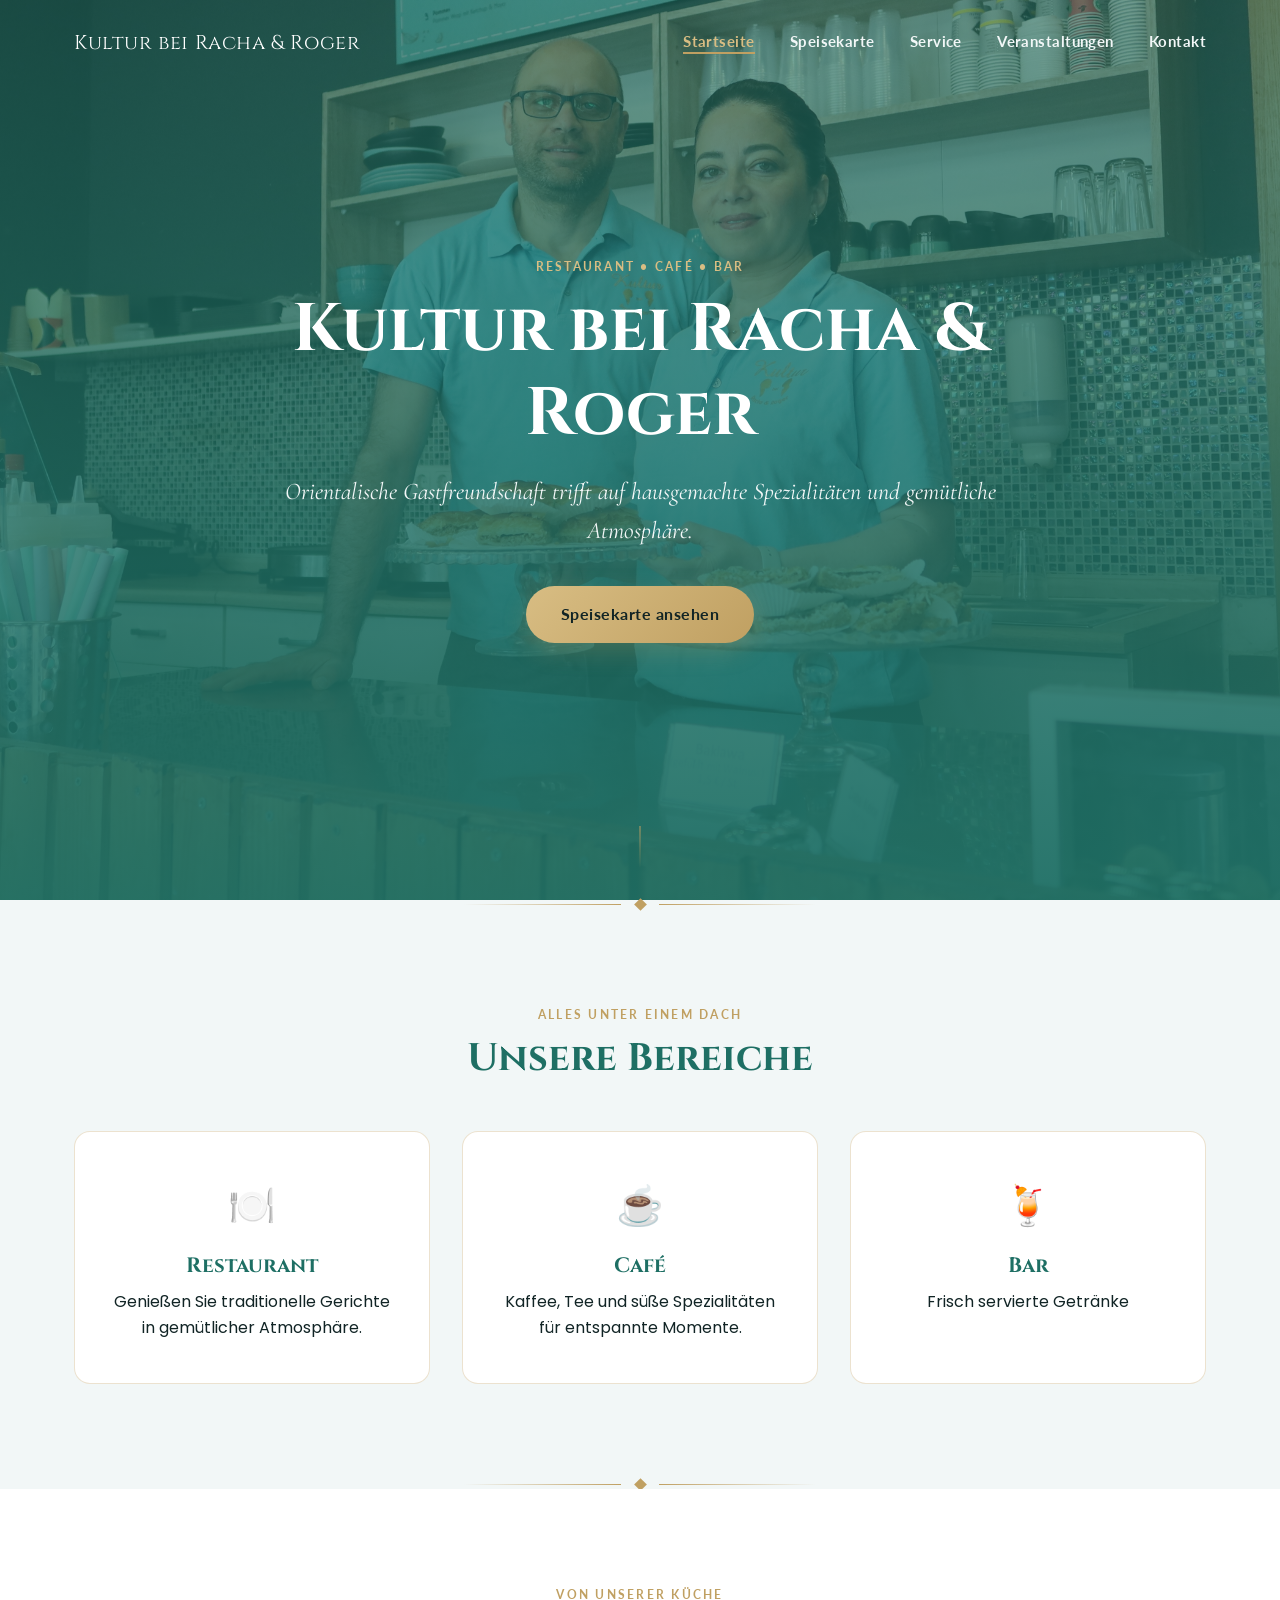
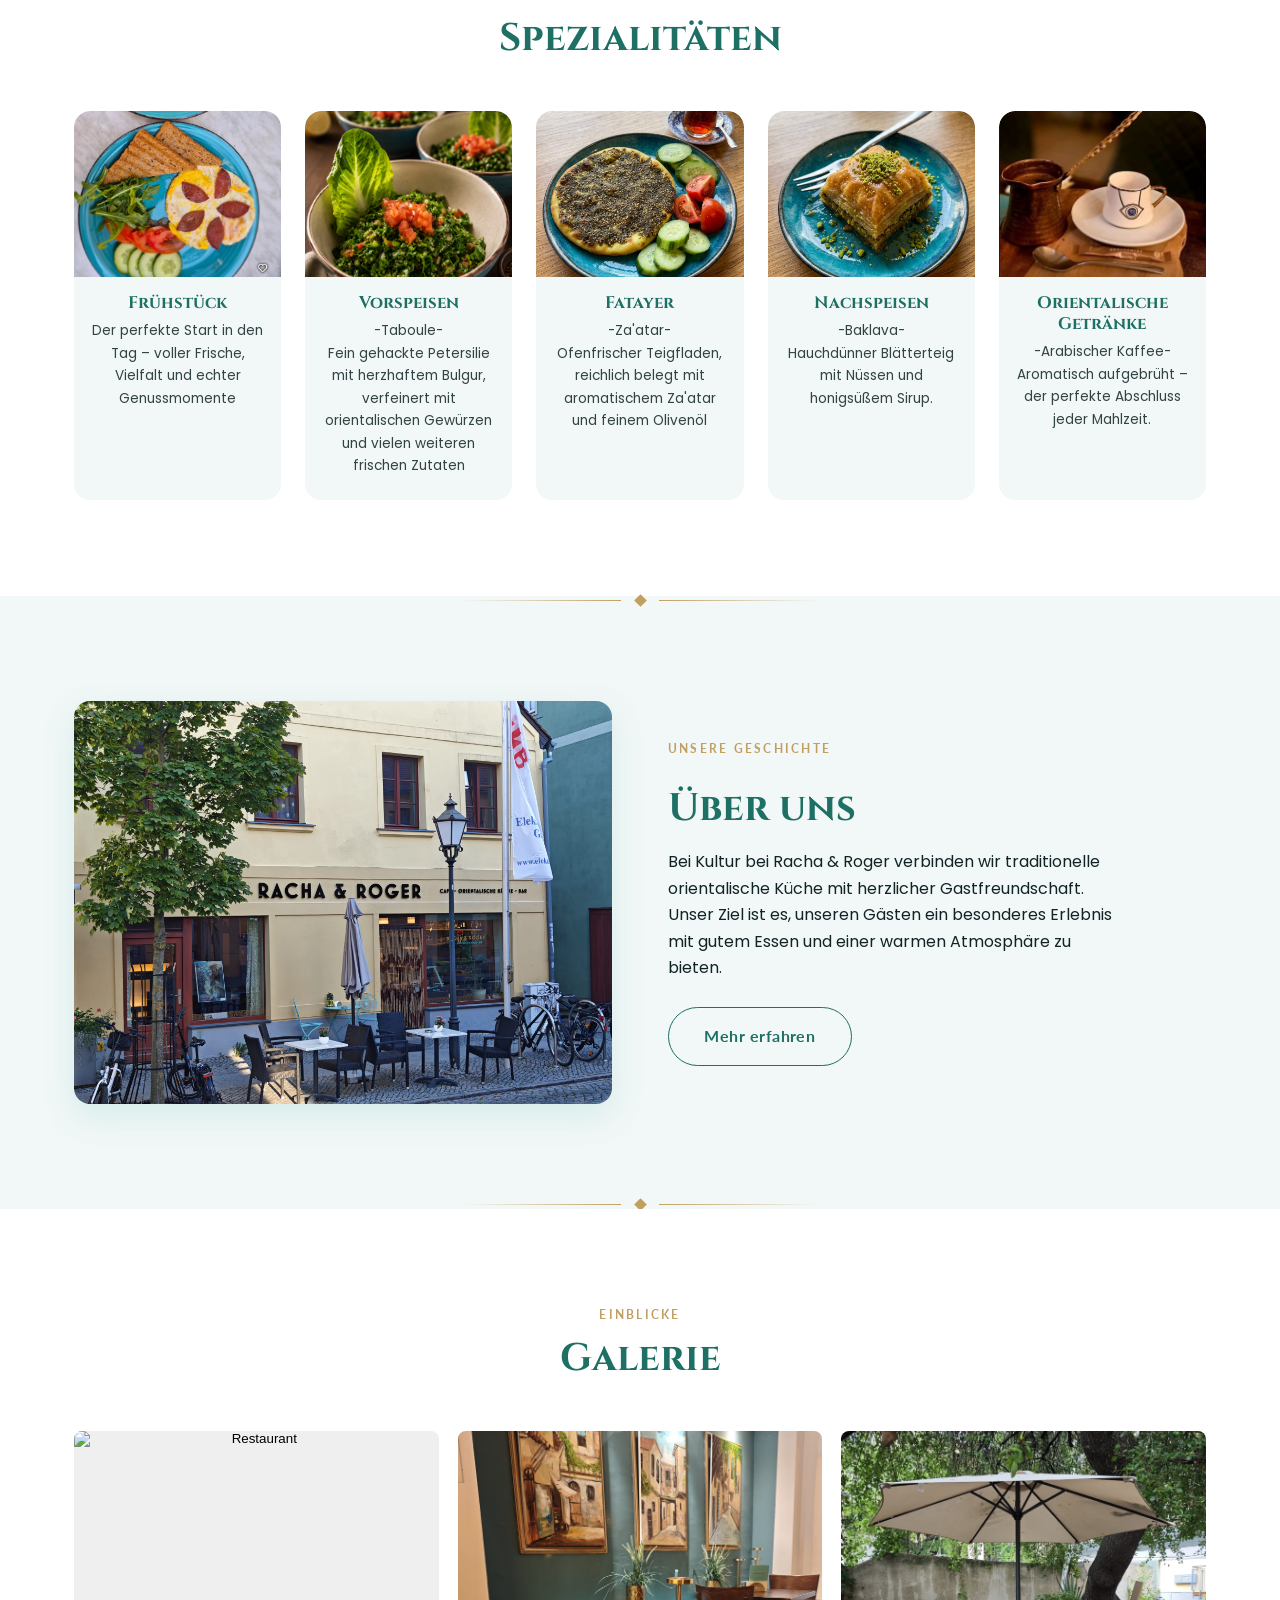
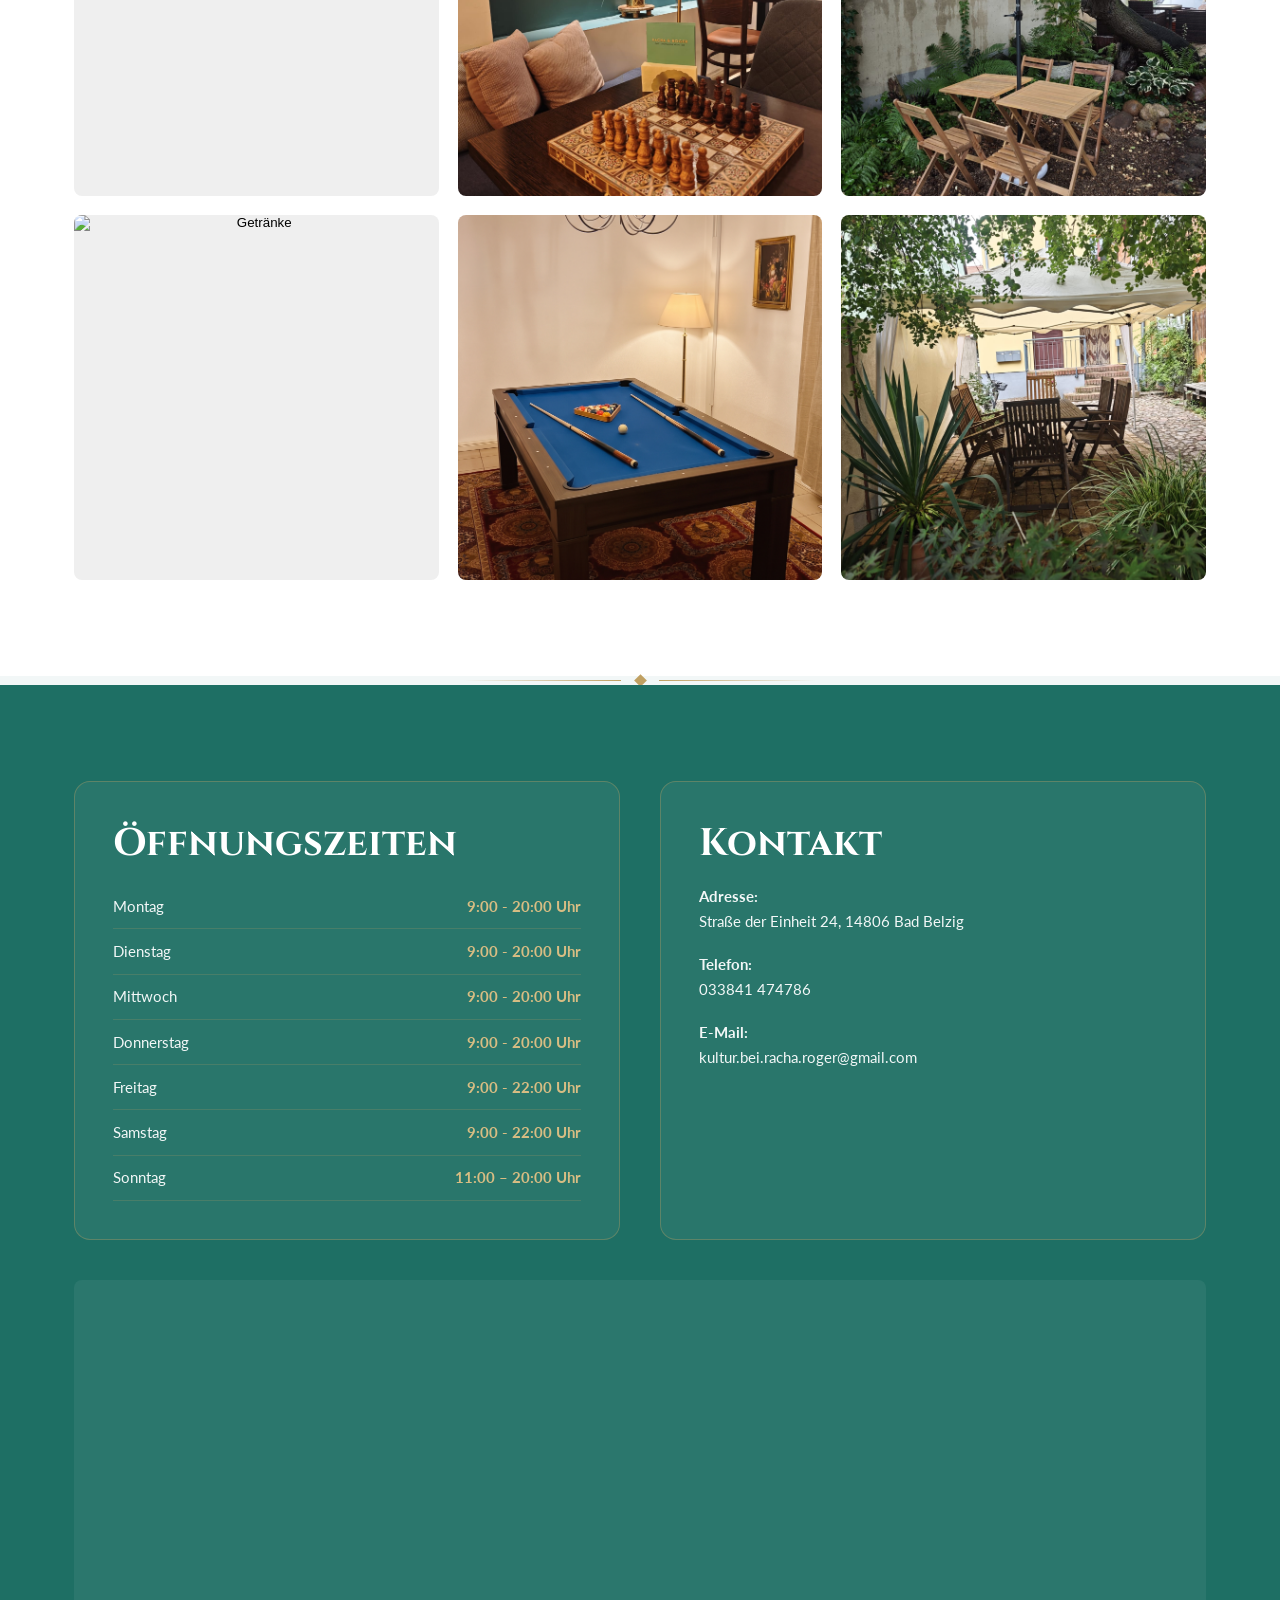
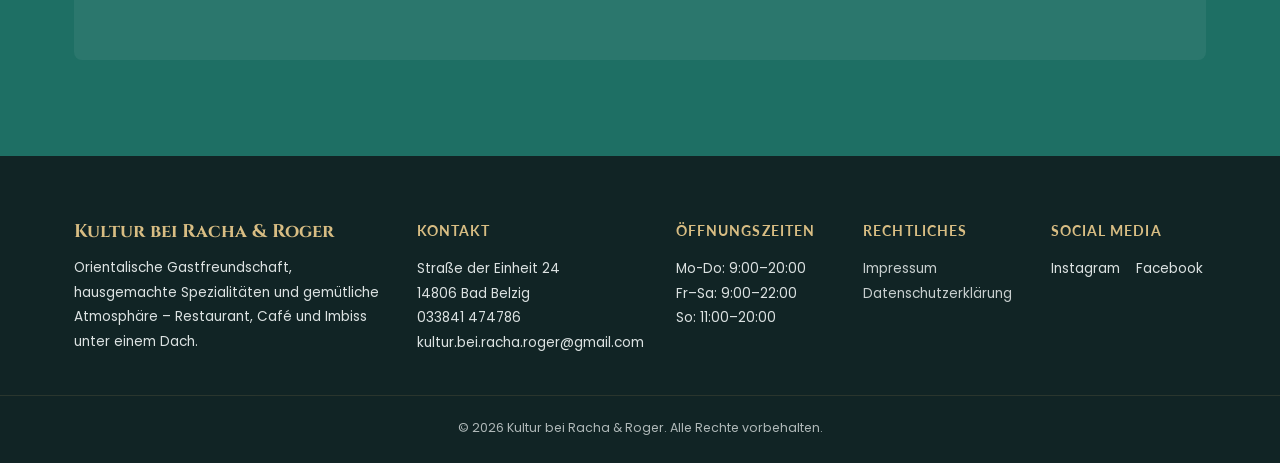
==== index.html @ 17823977 "Add files via upload" ====
<!DOCTYPE html>
<html lang="de">
<head>
  <meta charset="UTF-8">
  <meta name="viewport" content="width=device-width, initial-scale=1.0">

  <!-- ===================================================
       SEO – Titel & Beschreibung
       WICHTIG: Diese Texte erscheinen bei Google in der Suche.
       Passe sie an, sobald du deine echten Infos hast.
  ==================================================== -->
  <title>Kultur bei Racha & Roger | Restaurant · Café · Bar</title>
  <meta name="description" content="Kultur bei Racha & Roger – orientalische Gastfreundschaft, hausgemachte Spezialitäten und gemütliche Atmosphäre. Restaurant, Café und Bar unter einem Dach.">

  <!-- Open Graph (für schöne Vorschau bei WhatsApp/Facebook-Links) -->
  <meta property="og:title" content="Kultur bei Racha & Roger">
  <meta property="og:description" content="Orientalische Gastfreundschaft trifft auf hausgemachte Spezialitäten und gemütliche Atmosphäre.">
  <meta property="og:type" content="website">
  <meta property="og:image" content="images/og-image.jpg">
  <meta property="og:locale" content="de_DE">

  <!-- Favicon -->
  <link rel="icon" href="favicon.ico" type="image/x-icon">

  <!-- Google Fonts: Cinzel & Cormorant Garamond (Überschriften), Poppins & Lato (Text) -->
  <link rel="preconnect" href="https://fonts.googleapis.com">
  <link rel="preconnect" href="https://fonts.gstatic.com" crossorigin>
  <link href="https://fonts.googleapis.com/css2?family=Cinzel:wght@500;600;700&family=Cormorant+Garamond:ital,wght@0,500;0,600;1,500&family=Poppins:wght@300;400;500;600&family=Lato:wght@400;700&display=swap" rel="stylesheet">

  <!-- Eigenes Stylesheet -->
  <link rel="stylesheet" href="css/style.css">
</head>
<body>

  <!-- ===================================================
       NAVIGATION
       Bleibt oben fest ("sticky") und wechselt beim Scrollen
       von transparent zu dunkelgrün (siehe script.js)
  ==================================================== -->
  <header class="site-header" id="siteHeader">
    <div class="nav-inner">
      <a href="index.html" class="logo">
        <span class="logo-main">Kultur bei Racha &amp; Roger</span>
      </a>

      <button class="nav-toggle" id="navToggle" aria-label="Menü öffnen" aria-expanded="false">
        <span></span><span></span><span></span>
      </button>

      <nav class="main-nav" id="mainNav">
        <ul>
          <li><a href="index.html" class="active">Startseite</a></li>
          <li><a href="speisekarte.html">Speisekarte</a></li>
          <li><a href="service.html">Service</a></li>
          <li><a href="veranstaltungen.html">Veranstaltungen</a></li>
          <li><a href="index.html#kontakt">Kontakt</a></li>
        </ul>
      </nav>
    </div>
  </header>

  <main>

    <!-- ===================================================
         1. HERO BEREICH
    ==================================================== -->
    <section class="hero" id="hero">
      <!-- PLATZHALTERBILD: Ersetze im CSS (.hero) den Bildpfad
           durch dein eigenes Foto, z. B. images/hero.jpg -->
      <div class="hero-bg" style="background-image: url('images/racharoger.jpg');"></div>
      <div class="hero-overlay"></div>

      <div class="hero-content" data-animate="fade-up">
        <p class="eyebrow">Restaurant &bull; Café &bull; Bar</p>
        <h1>Kultur bei Racha &amp; Roger</h1>
        <p class="hero-text">Orientalische Gastfreundschaft trifft auf hausgemachte Spezialitäten und gemütliche Atmosphäre.</p>
        <a href="speisekarte.html" class="btn btn-gold">Speisekarte ansehen</a>
      </div>

      <div class="scroll-hint" aria-hidden="true">
        <span></span>
      </div>
    </section>

    <div class="ornament-divider" aria-hidden="true"><span></span><i></i><span></span></div>

    <!-- ===================================================
         2. UNSERE BEREICHE
    ==================================================== -->
    <section class="section areas" id="bereiche">
      <div class="container">
        <p class="eyebrow center">Alles unter einem Dach</p>
        <h2 class="section-title center">Unsere Bereiche</h2>

        <div class="card-grid">
          <article class="area-card" data-animate="fade-up">
            <div class="area-icon">🍽️</div>
            <h3>Restaurant</h3>
            <p>Genießen Sie traditionelle Gerichte in gemütlicher Atmosphäre.</p>
          </article>

          <article class="area-card" data-animate="fade-up" data-delay="1">
            <div class="area-icon">☕</div>
            <h3>Café</h3>
            <p>Kaffee, Tee und süße Spezialitäten für entspannte Momente.</p>
          </article>

          <article class="area-card" data-animate="fade-up" data-delay="2">
            <div class="area-icon">🍹</div>
            <h3>Bar</h3>
            <p>Frisch servierte Getränke </p>
          </article>
        </div>
      </div>
    </section>

    <div class="ornament-divider" aria-hidden="true"><span></span><i></i><span></span></div>

    <!-- ===================================================
         3. SPEZIALITÄTEN
    ==================================================== -->
    <section class="section specialties" id="spezialitaeten">
      <div class="container">
        <p class="eyebrow center">Von unserer Küche</p>
        <h2 class="section-title center">Spezialitäten</h2>

        <div class="specialty-grid">

          <article class="specialty-card" data-animate="fade-up">
            <img src="images/Frühstück.jpeg" alt="Frühstück" loading="lazy">
            <h3>Frühstück</h3>
            <p>Der perfekte Start in den Tag – voller Frische, Vielfalt und echter Genussmomente</p>
          </article>


          <article class="specialty-card" data-animate="fade-up" data-delay="2">
            <img src="images/Taboule.png" alt="Vorspeisen" loading="lazy">
            <h3>Vorspeisen</h3>
            <p>-Taboule- <br> Fein gehackte Petersilie mit herzhaftem Bulgur, verfeinert mit orientalischen Gewürzen und vielen weiteren frischen Zutaten</p>
          </article>


          <article class="specialty-card" data-animate="fade-up" data-delay="1">
            <img src="images/Fatayer.jpg" alt="Fatayer" loading="lazy">
            <h3>Fatayer</h3>
            <p>-Za'atar- <br> Ofenfrischer Teigfladen, reichlich belegt mit aromatischem Za'atar und feinem Olivenöl</p>
          </article>

          <article class="specialty-card" data-animate="fade-up" data-delay="3">
            <img src="images/Baklava.jpg" alt="Baklava" loading="lazy">
            <h3>Nachspeisen</h3>
            <p>-Baklava-<br>Hauchdünner Blätterteig mit Nüssen und honigsüßem Sirup.</p>
          </article>

          <article class="specialty-card" data-animate="fade-up" data-delay="4">
            <img src="images/Kaffee.jpg" alt="Orientalischer Kaffee" loading="lazy">
            <h3>Orientalische Getränke</h3>
            <p>-Arabischer Kaffee-<br>Aromatisch aufgebrüht – der perfekte Abschluss jeder Mahlzeit.</p>
          </article>

        </div>
      </div>
    </section>

    <div class="ornament-divider" aria-hidden="true"><span></span><i></i><span></span></div>

    <!-- ===================================================
         4. ÜBER UNS (Kurzversion – ausführlich auf ueber-uns.html)
    ==================================================== -->
    <section class="section about" id="ueber-uns">
      <div class="container about-grid">
        <div class="about-image" data-animate="fade-right">
          <img src="images/Eingang.jpg" alt="Innenraum von Kultur bei Racha & Roger" loading="lazy">
        </div>
        <div class="about-text" data-animate="fade-left">
          <p class="eyebrow">Unsere Geschichte</p>
          <h2 class="section-title">Über uns</h2>
          <p>Bei Kultur bei Racha &amp; Roger verbinden wir traditionelle orientalische Küche mit herzlicher Gastfreundschaft. Unser Ziel ist es, unseren Gästen ein besonderes Erlebnis mit gutem Essen und einer warmen Atmosphäre zu bieten.</p>
          <a href="ueber-uns.html" class="btn btn-outline">Mehr erfahren</a>
        </div>
      </div>
    </section>

    <div class="ornament-divider" aria-hidden="true"><span></span><i></i><span></span></div>

    <!-- ===================================================
         5. GALERIE (Vorschau – vollständige Galerie auf galerie.html)
    ==================================================== -->
    <section class="section gallery" id="galerie">
      <div class="container">
        <p class="eyebrow center">Einblicke</p>
        <h2 class="section-title center">Galerie</h2>

        <div class="gallery-grid">
          <button class="gallery-item" data-caption="Restaurant">
            <img src="https://placehold.co/600x600/3B2A20/F6EEE0?text=Restaurant" alt="Restaurant" loading="lazy">
          </button>
          <button class="gallery-item" data-caption="Innenbereich">
            <img src="images/Schach.jpeg" loading="lazy">
          </button>
          <button class="gallery-item" data-caption="Hof1">
            <img src="images/Hof1.jpeg" loading="lazy">
          </button>
          <button class="gallery-item" data-caption="Getränke">
            <img src="https://placehold.co/600x600/3B2A20/F6EEE0?text=Getränke" alt="Getränke" loading="lazy">
          </button>
          <button class="gallery-item" data-caption="Billardraum">
            <img src="images/Billard2.jpg" loading="lazy">
          </button>
          <button class="gallery-item" data-caption="Hof2">
            <img src="images/Hof2.jpeg" alt="Atmosphäre" loading="lazy">
          </button>
        </div>
      </div>
    </section>

    <div class="ornament-divider" aria-hidden="true"><span></span><i></i><span></span></div>

    <!-- ===================================================
         6. ÖFFNUNGSZEITEN + 7. KONTAKT (kombiniert)
    ==================================================== -->
  <section class="section contact-hours" id="kontakt">
  <div class="container">

    <div class="contact-grid">
      <div class="hours-card" data-animate="fade-up">
        <h2 class="section-title">Öffnungszeiten</h2>
        <table class="hours-table">
          <tbody>
            <tr><td>Montag</td><td>9:00 - 20:00 Uhr</td></tr>
            <tr><td>Dienstag</td><td>9:00 - 20:00 Uhr</td></tr>
            <tr><td>Mittwoch</td><td>9:00 - 20:00 Uhr</td></tr>
            <tr><td>Donnerstag</td><td>9:00 - 20:00 Uhr</td></tr>
            <tr><td>Freitag</td><td>9:00 - 22:00 Uhr</td></tr>
            <tr><td>Samstag</td><td>9:00 - 22:00 Uhr</td></tr>
            <tr><td>Sonntag</td><td>11:00 – 20:00 Uhr</td></tr>
          </tbody>
        </table>
             </div>

      <div class="contact-card" data-animate="fade-up" data-delay="1">
        <h2 class="section-title">Kontakt</h2>
        <ul class="contact-list">
          <li><strong>Adresse:</strong><br>Straße der Einheit 24, 14806 Bad Belzig</li>
          <li><strong>Telefon:</strong><br><a href="tel:+4933841474786">033841 474786</a></li>
          <li><strong>E-Mail:</strong><br><a href="mailto:kultur.bei.rache.roger@gmail.com">kultur.bei.racha.roger@gmail.com</a></li>
        </ul>
      </div>
    </div>

    <!-- Karte jetzt außerhalb des Grids, volle Breite -->
    <div class="map-placeholder" data-animate="fade-up" data-delay="2" style="padding: 0; border: none; overflow: hidden; margin-top: 2.5rem;">
      <iframe
        src="https://www.google.com/maps/embed?pb=!1m18!1m12!1m3!1d2448.6270964447676!2d12.585673976694627!3d52.14110447196435!2m3!1f0!2f0!3f0!3m2!1i1024!2i768!4f13.1!3m3!1m2!1s0x47a899134e99ed77%3A0xe3d960c48f641f89!2sKultur%20bei%20Racha%20%26%20Roger!5e0!3m2!1sde!2sde!4v1787064706594!5m2!1sde!2sde"
        width="100%"
        height="380"
        style="border:0; border-radius: var(--radius-sm); display: block;"
        allowfullscreen=""
        loading="lazy"
        referrerpolicy="strict-origin-when-cross-origin">
      </iframe>
    </div>

  </div>
</section>

  </main>

  <!-- ===================================================
       FOOTER
  ==================================================== -->
  <footer class="site-footer">
    <div class="container footer-grid">
      <div class="footer-col">
        <h3 class="footer-logo">Kultur bei Racha &amp; Roger</h3>
        <p>Orientalische Gastfreundschaft, hausgemachte Spezialitäten und gemütliche Atmosphäre – Restaurant, Café und Imbiss unter einem Dach.</p>
      </div>

      <div class="footer-col">
        <h4>Kontakt</h4>
        <p>Straße der Einheit 24<br>14806 Bad Belzig<br>033841 474786<br>kultur.bei.racha.roger@gmail.com</p>
      </div>

      <div class="footer-col">
        <h4>Öffnungszeiten</h4>
        <p>Mo-Do: 9:00–20:00<br>Fr–Sa: 9:00–22:00<br>So: 11:00–20:00</p>
      </div>

      <div class="footer-col">
        <h4>Rechtliches</h4>
        <p>	<a href="impressum.html">Impressum</a><br>
		<a href="datenschutz.html">Datenschutzerklärung</a></p>
      </div>

      <div class="footer-col">
        <h4>Social Media</h4>
        <div class="social-links">
  	<a href="https://www.instagram.com/kultur_bei_racha_roger" target="_blank" rel="noopener noreferrer" aria-label="Instagram">Instagram</a>
  	<a href="https://www.facebook.com/EURE_FACEBOOK_SEITE" target="_blank" rel="noopener noreferrer" aria-label="Facebook">Facebook</a>
	</div>
      </div>
    </div>

    <div class="footer-bottom">
      <p>&copy; <span id="year"></span> Kultur bei Racha &amp; Roger. Alle Rechte vorbehalten.</p>
    </div>
  </footer>

  <!-- ===================================================
       LIGHTBOX (für Galerie-Bilder)
  ==================================================== -->
  <div class="lightbox" id="lightbox">
    <button class="lightbox-close" id="lightboxClose" aria-label="Schließen">&times;</button>
    <img src="" alt="" id="lightboxImg">
    <p class="lightbox-caption" id="lightboxCaption"></p>
  </div>

  <script src="js/script.js"></script>
</body>
</html>
---- css/style.css ----
/* ===========================================================
   KULTUR BEI RACHA & ROGER — STYLESHEET
   =========================================================== */

/* ---------- 1. GRUNDEINSTELLUNGEN & VARIABLEN ---------- */
:root {
  --color-green: #1E6F64;
  --color-green-light: #78D0C4;
  --color-green-dark: #1E6F64;   /* dunklere Version für Flächen mit weißem Text */
  --color-gold: #C0A062;
  --color-gold-light: #D8BD83;
  --color-cream: #F2F7F7;
  --color-brown: #112425;
  --color-white: #FFFFFF;

  --font-display: 'Cinzel', serif;
  --font-elegant: 'Cormorant Garamond', serif;
  --font-body: 'Poppins', sans-serif;
  --font-ui: 'Lato', sans-serif;

  --radius: 16px;
  --radius-sm: 8px;
  --shadow-soft: 0 12px 32px rgba(82, 192, 178, 0.18);
  --shadow-gold: 0 8px 24px rgba(192, 160, 98, 0.25);
  --max-width: 1180px;
  --transition: 0.35s ease;
}

* { margin: 0; padding: 0; box-sizing: border-box; }
html { scroll-behavior: smooth; }
body {
  font-family: var(--font-body);
  color: var(--color-brown);
  background: var(--color-cream);
  line-height: 1.65;
  -webkit-font-smoothing: antialiased;
}
img { max-width: 100%; display: block; }
a { text-decoration: none; color: inherit; }
ul { list-style: none; }
h1, h2, h3 { font-family: var(--font-display); color: var(--color-green); line-height: 1.25; }

@media (prefers-reduced-motion: reduce) {
  * { animation: none !important; transition: none !important; }
}

.container { max-width: var(--max-width); margin: 0 auto; padding: 0 1.5rem; }
.center { text-align: center; }
.section { padding: 6rem 0; position: relative; }
.section-title { font-size: clamp(1.8rem, 3vw, 2.6rem); margin-bottom: 1rem; }
.eyebrow {
  font-family: var(--font-ui);
  text-transform: uppercase;
  letter-spacing: 0.18em;
  font-size: 0.78rem;
  color: var(--color-gold);
  font-weight: 700;
  margin-bottom: 0.6rem;
}
.eyebrow.center { display: block; text-align: center; }

.btn {
  display: inline-block;
  font-family: var(--font-ui);
  font-weight: 700;
  letter-spacing: 0.03em;
  padding: 0.95rem 2.2rem;
  border-radius: 999px;
  transition: transform var(--transition), box-shadow var(--transition), background var(--transition);
}
.btn-gold {
  background: linear-gradient(135deg, var(--color-gold-light), var(--color-gold));
  color: var(--color-brown);
  box-shadow: var(--shadow-gold);
}
.btn-gold:hover { transform: translateY(-3px); box-shadow: 0 14px 30px rgba(192, 160, 98, 0.4); }
.btn-outline { border: 1.5px solid var(--color-green); color: var(--color-green); }
.btn-outline:hover { background: var(--color-green); color: var(--color-white); }

.site-header {
  position: fixed; top: 0; left: 0; right: 0; z-index: 100;
  background: transparent;
  transition: background var(--transition), box-shadow var(--transition), padding var(--transition);
  padding: 1.6rem 0;
}
.site-header.scrolled {
  background: rgba(30, 111, 100, 0.95);
  backdrop-filter: blur(10px);
  box-shadow: 0 6px 20px rgba(0, 0, 0, 0.15);
  padding: 0.8rem 0;
}

/* Header ist auf Seiten ohne Hero (Impressum, Datenschutz etc.) immer eingefärbt */
.no-hero .site-header {
  background: rgba(30, 111, 100, 0.95);
  backdrop-filter: blur(10px);
  box-shadow: 0 6px 20px rgba(0, 0, 0, 0.15);
  padding: 0.8rem 0;
}

.nav-inner {
  max-width: var(--max-width); margin: 0 auto; padding: 0 1.5rem;
  display: flex; align-items: center; justify-content: space-between;
}
.logo-main { font-family: var(--font-display); font-size: 1.25rem; color: var(--color-white); letter-spacing: 0.03em; }
.main-nav ul { display: flex; gap: 2.2rem; }
.main-nav a {
  font-family: var(--font-ui); font-size: 0.92rem; font-weight: 700;
  letter-spacing: 0.03em; color: var(--color-cream); position: relative; padding-bottom: 4px;
}
.main-nav a.active, .main-nav a:hover { color: var(--color-gold-light); }
.main-nav a::after {
  content: ""; position: absolute; left: 0; bottom: 0; width: 0; height: 2px;
  background: var(--color-gold); transition: width var(--transition);
}
.main-nav a:hover::after, .main-nav a.active::after { width: 100%; }
.nav-toggle { display: none; flex-direction: column; gap: 5px; background: none; border: none; cursor: pointer; z-index: 110; }
.nav-toggle span { width: 26px; height: 2px; background: var(--color-cream); transition: transform var(--transition), opacity var(--transition); }

.hero { position: relative; height: 100vh; min-height: 640px; display: flex; align-items: center; justify-content: center; overflow: hidden; }
.hero-bg { position: absolute; inset: 0; background-size: cover; background-position: center; transform: scale(1.08); animation: heroZoom 18s ease-in-out infinite alternate; }
@keyframes heroZoom { from { transform: scale(1.08); } to { transform: scale(1.0); } }
.hero-overlay { position: absolute; inset: 0; background: linear-gradient(180deg, rgba(30, 111, 100, 0.6) 0%, rgba(30, 111, 100, 0.8) 55%, rgba(30, 111, 100, 0.95) 100%); }
.hero-content { position: relative; z-index: 2; text-align: center; color: var(--color-white); padding: 0 1.5rem; max-width: 780px; }
.hero-content .eyebrow { color: var(--color-gold-light); }
.hero-content h1 { font-size: clamp(2.4rem, 6vw, 4.2rem); color: var(--color-white); margin-bottom: 1rem; }
.hero-text { font-family: var(--font-elegant); font-style: italic; font-size: clamp(1.1rem, 2vw, 1.5rem); color: var(--color-cream); margin-bottom: 2.2rem; }
.scroll-hint { position: absolute; bottom: 2rem; left: 50%; transform: translateX(-50%); z-index: 2; }
.scroll-hint span { display: block; width: 1px; height: 42px; background: linear-gradient(var(--color-gold), transparent); animation: scrollPulse 2s ease-in-out infinite; }
@keyframes scrollPulse { 0%, 100% { opacity: 0.3; } 50% { opacity: 1; } }

.ornament-divider { display: flex; align-items: center; justify-content: center; gap: 0.9rem; padding: 0 1.5rem; max-width: 400px; margin: 0 auto; }
.ornament-divider span { flex: 1; height: 1px; background: linear-gradient(90deg, transparent, var(--color-gold)); }
.ornament-divider span:last-child { background: linear-gradient(90deg, var(--color-gold), transparent); }
.ornament-divider i { width: 9px; height: 9px; background: var(--color-gold); transform: rotate(45deg); display: inline-block; }

.card-grid { display: grid; grid-template-columns: repeat(3, 1fr); gap: 2rem; margin-top: 3rem; }
.area-card { background: var(--color-white); border: 1px solid rgba(192, 160, 98, 0.3); border-radius: var(--radius); padding: 2.6rem 2rem; text-align: center; transition: transform var(--transition), box-shadow var(--transition), border-color var(--transition); }
.area-card:hover { transform: translateY(-8px); box-shadow: var(--shadow-soft); border-color: var(--color-gold); }
.area-icon { font-size: 2.4rem; margin-bottom: 1rem; }
.area-card h3 { font-size: 1.3rem; margin-bottom: 0.6rem; }

.specialties { background: var(--color-white); }
.specialty-grid { display: grid; grid-template-columns: repeat(5, 1fr); gap: 1.5rem; margin-top: 3rem; }
.specialty-card { background: var(--color-cream); border-radius: var(--radius); overflow: hidden; text-align: center; padding-bottom: 1.4rem; transition: transform var(--transition), box-shadow var(--transition); }
.specialty-card:hover { transform: translateY(-6px); box-shadow: var(--shadow-soft); }
.specialty-card img { border-radius: var(--radius) var(--radius) 0 0; aspect-ratio: 5/4; object-fit: cover; }
.specialty-card h3 { font-size: 1.05rem; margin: 1rem 0.8rem 0.4rem; }
.specialty-card p { font-size: 0.85rem; padding: 0 1rem; color: var(--color-brown); opacity: 0.85; }

.about-grid { display: grid; grid-template-columns: 1fr 1fr; gap: 3.5rem; align-items: center; }
.about-image img { border-radius: var(--radius); box-shadow: var(--shadow-soft); }
.about-text p { margin-bottom: 1.6rem; max-width: 46ch; }

.gallery { background: var(--color-white); }
.gallery-grid { display: grid; grid-template-columns: repeat(3, 1fr); gap: 1.2rem; margin-top: 3rem; }
.gallery-item { border: none; padding: 0; border-radius: var(--radius-sm); overflow: hidden; cursor: pointer; position: relative; aspect-ratio: 1/1; }
.gallery-item img { width: 100%; height: 100%; object-fit: cover; transition: transform var(--transition); }
.gallery-item:hover img { transform: scale(1.08); }

.lightbox { position: fixed; inset: 0; background: rgba(17, 36, 37, 0.95); display: none; align-items: center; justify-content: center; flex-direction: column; z-index: 1000; padding: 2rem; }
.lightbox.open { display: flex; }
.lightbox img { max-width: 88vw; max-height: 78vh; border-radius: var(--radius-sm); }
.lightbox-caption { color: var(--color-cream); font-family: var(--font-elegant); font-size: 1.2rem; margin-top: 1rem; }
.lightbox-close { position: absolute; top: 1.5rem; right: 2rem; background: none; border: none; color: var(--color-gold); font-size: 2.4rem; cursor: pointer; line-height: 1; }

.contact-hours { background: var(--color-green-dark); color: var(--color-cream); }
.contact-hours .section-title { color: var(--color-white); }
.contact-grid { display: grid; grid-template-columns: 1fr 1fr; gap: 2.5rem; }
.hours-card, .contact-card { background: rgba(255, 255, 255, 0.05); border: 1px solid rgba(192, 160, 98, 0.35); border-radius: var(--radius); padding: 2.4rem; }
.hours-table { width: 100%; border-collapse: collapse; margin-top: 1rem; }
.hours-table td { padding: 0.6rem 0; border-bottom: 1px solid rgba(192, 160, 98, 0.2); font-family: var(--font-ui); font-size: 0.95rem; }
.hours-table td:last-child { text-align: right; color: var(--color-gold-light); font-weight: 700; }
.hours-note { font-size: 0.78rem; opacity: 0.7; margin-top: 1rem; }
.contact-list li { margin-bottom: 1.1rem; font-family: var(--font-ui); font-size: 0.95rem; }
.contact-list a:hover { color: var(--color-gold-light); }
.map-placeholder { margin-top: 1.5rem; background: rgba(255, 255, 255, 0.06); border: 1px dashed rgba(192, 160, 98, 0.4); border-radius: var(--radius-sm); padding: 2.4rem 1rem; text-align: center; font-family: var(--font-ui); font-size: 0.85rem; color: var(--color-gold-light); }

.site-footer { background: var(--color-brown); color: var(--color-cream); padding: 4rem 0 1.5rem; }
.footer-grid { display: grid; grid-template-columns: 2fr 1fr 1fr 1fr 1fr; gap: 2rem; margin-bottom: 2.5rem; }
.footer-logo { font-family: var(--font-display); color: var(--color-gold-light); font-size: 1.15rem; margin-bottom: 0.8rem; }
.footer-col h4 { font-family: var(--font-ui); color: var(--color-gold-light); font-size: 0.85rem; text-transform: uppercase; letter-spacing: 0.08em; margin-bottom: 0.9rem; }
.footer-col p, .footer-col a { font-size: 0.85rem; line-height: 1.8; opacity: 0.9; }
.footer-col a:hover { color: var(--color-gold-light); }
.social-links { display: flex; gap: 1rem; }
.footer-bottom { border-top: 1px solid rgba(192, 160, 98, 0.2); padding-top: 1.4rem; text-align: center; font-size: 0.78rem; opacity: 0.7; }

[data-animate] { opacity: 0; transform: translateY(24px); transition: opacity 0.7s ease, transform 0.7s ease; }
[data-animate="fade-right"] { transform: translateX(-30px); }
[data-animate="fade-left"] { transform: translateX(30px); }
[data-animate].in-view { opacity: 1; transform: translate(0, 0); }
[data-delay="1"] { transition-delay: 0.1s; }
[data-delay="2"] { transition-delay: 0.2s; }
[data-delay="3"] { transition-delay: 0.3s; }
[data-delay="4"] { transition-delay: 0.4s; }

@media (max-width: 1024px) {
  .card-grid { grid-template-columns: 1fr 1fr; }
  .specialty-grid { grid-template-columns: repeat(3, 1fr); }
  .footer-grid { grid-template-columns: 1fr 1fr 1fr; }
}
@media (max-width: 860px) {
  .about-grid, .contact-grid { grid-template-columns: 1fr; }
  .about-image { order: -1; }
}
@media (max-width: 720px) {
  .nav-toggle { display: flex; }
  .main-nav { position: fixed; top: 0; right: -100%; width: 78%; max-width: 320px; height: 100vh; background: var(--color-green); padding: 6rem 2rem; transition: right var(--transition); }
  .main-nav.open { right: 0; box-shadow: -10px 0 30px rgba(0,0,0,0.3); }
  .main-nav ul { flex-direction: column; gap: 1.6rem; }
  .card-grid { grid-template-columns: 1fr; }
  .specialty-grid { grid-template-columns: repeat(2, 1fr); }
  .gallery-grid { grid-template-columns: repeat(2, 1fr); }
  .footer-grid { grid-template-columns: 1fr 1fr; }
  .section { padding: 4rem 0; }
}
@media (max-width: 480px) {
  .specialty-grid { grid-template-columns: 1fr 1fr; }
  .footer-grid { grid-template-columns: 1fr; }
}
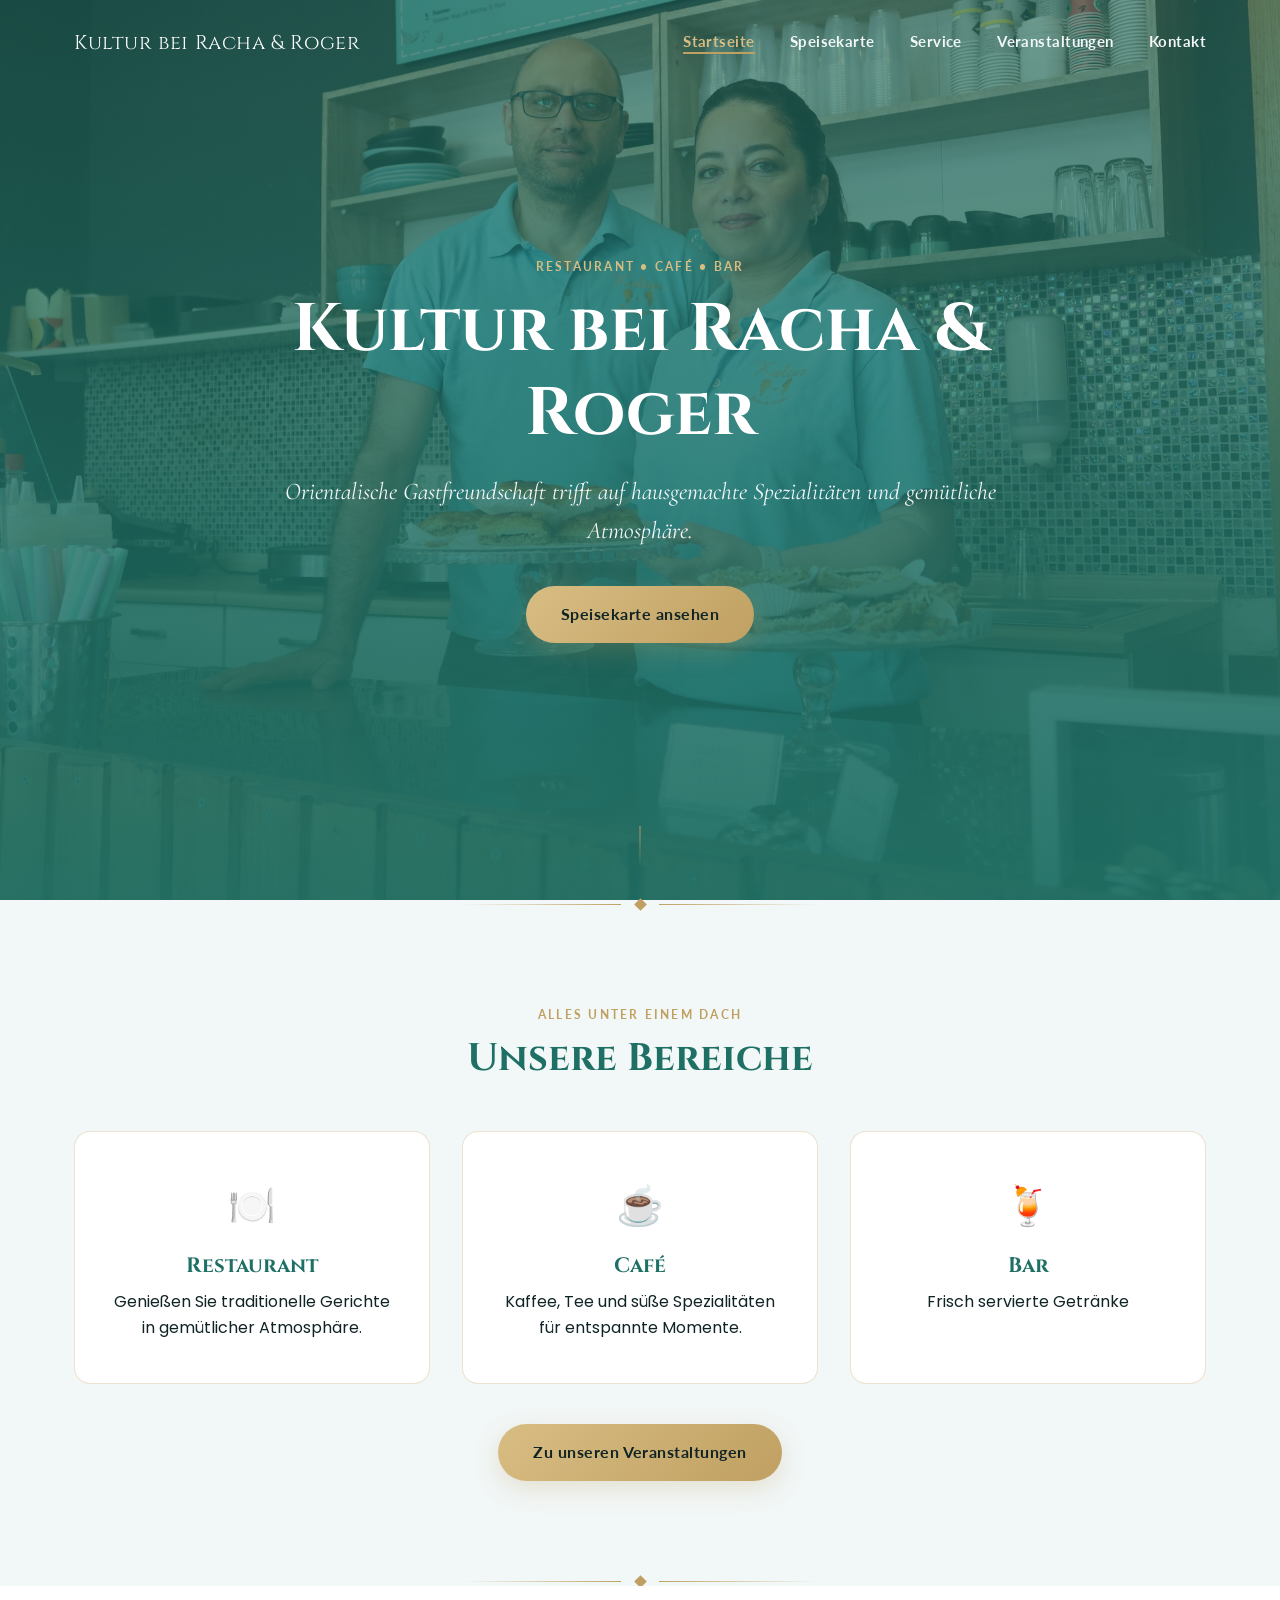
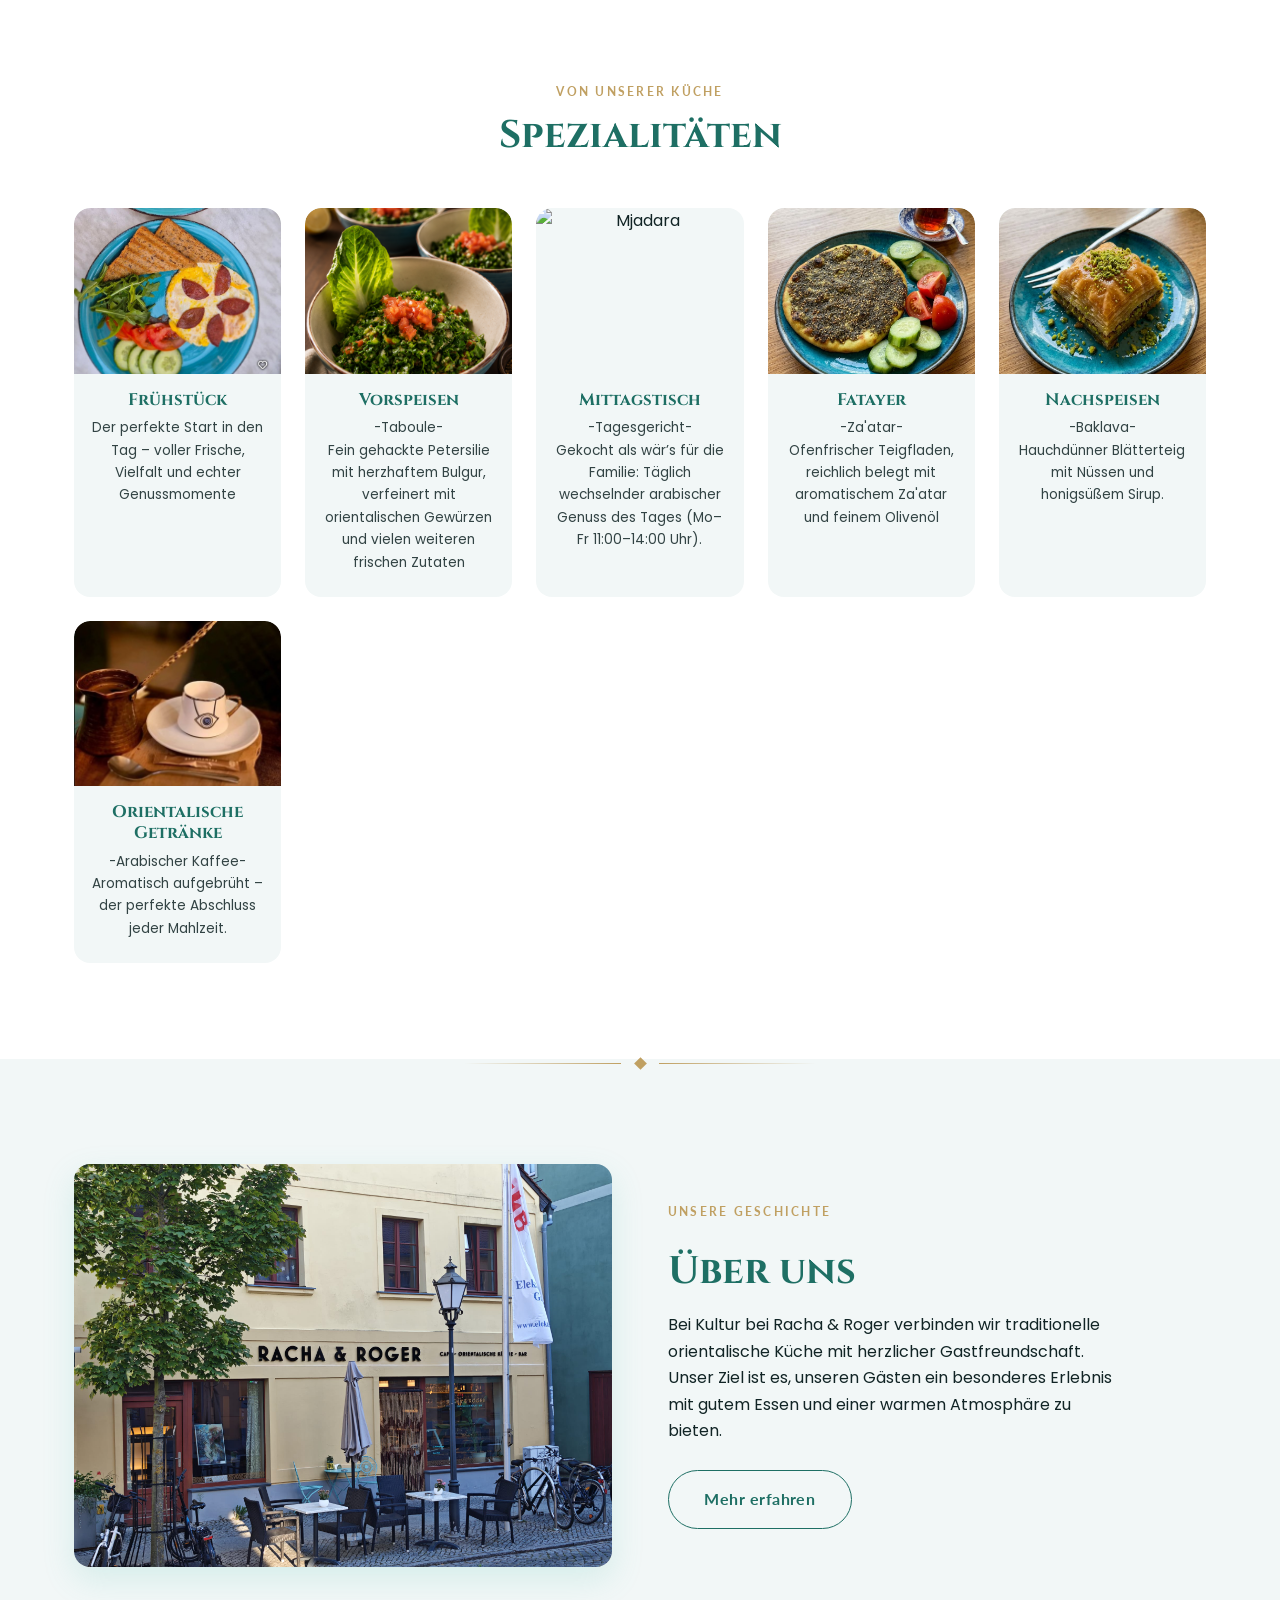
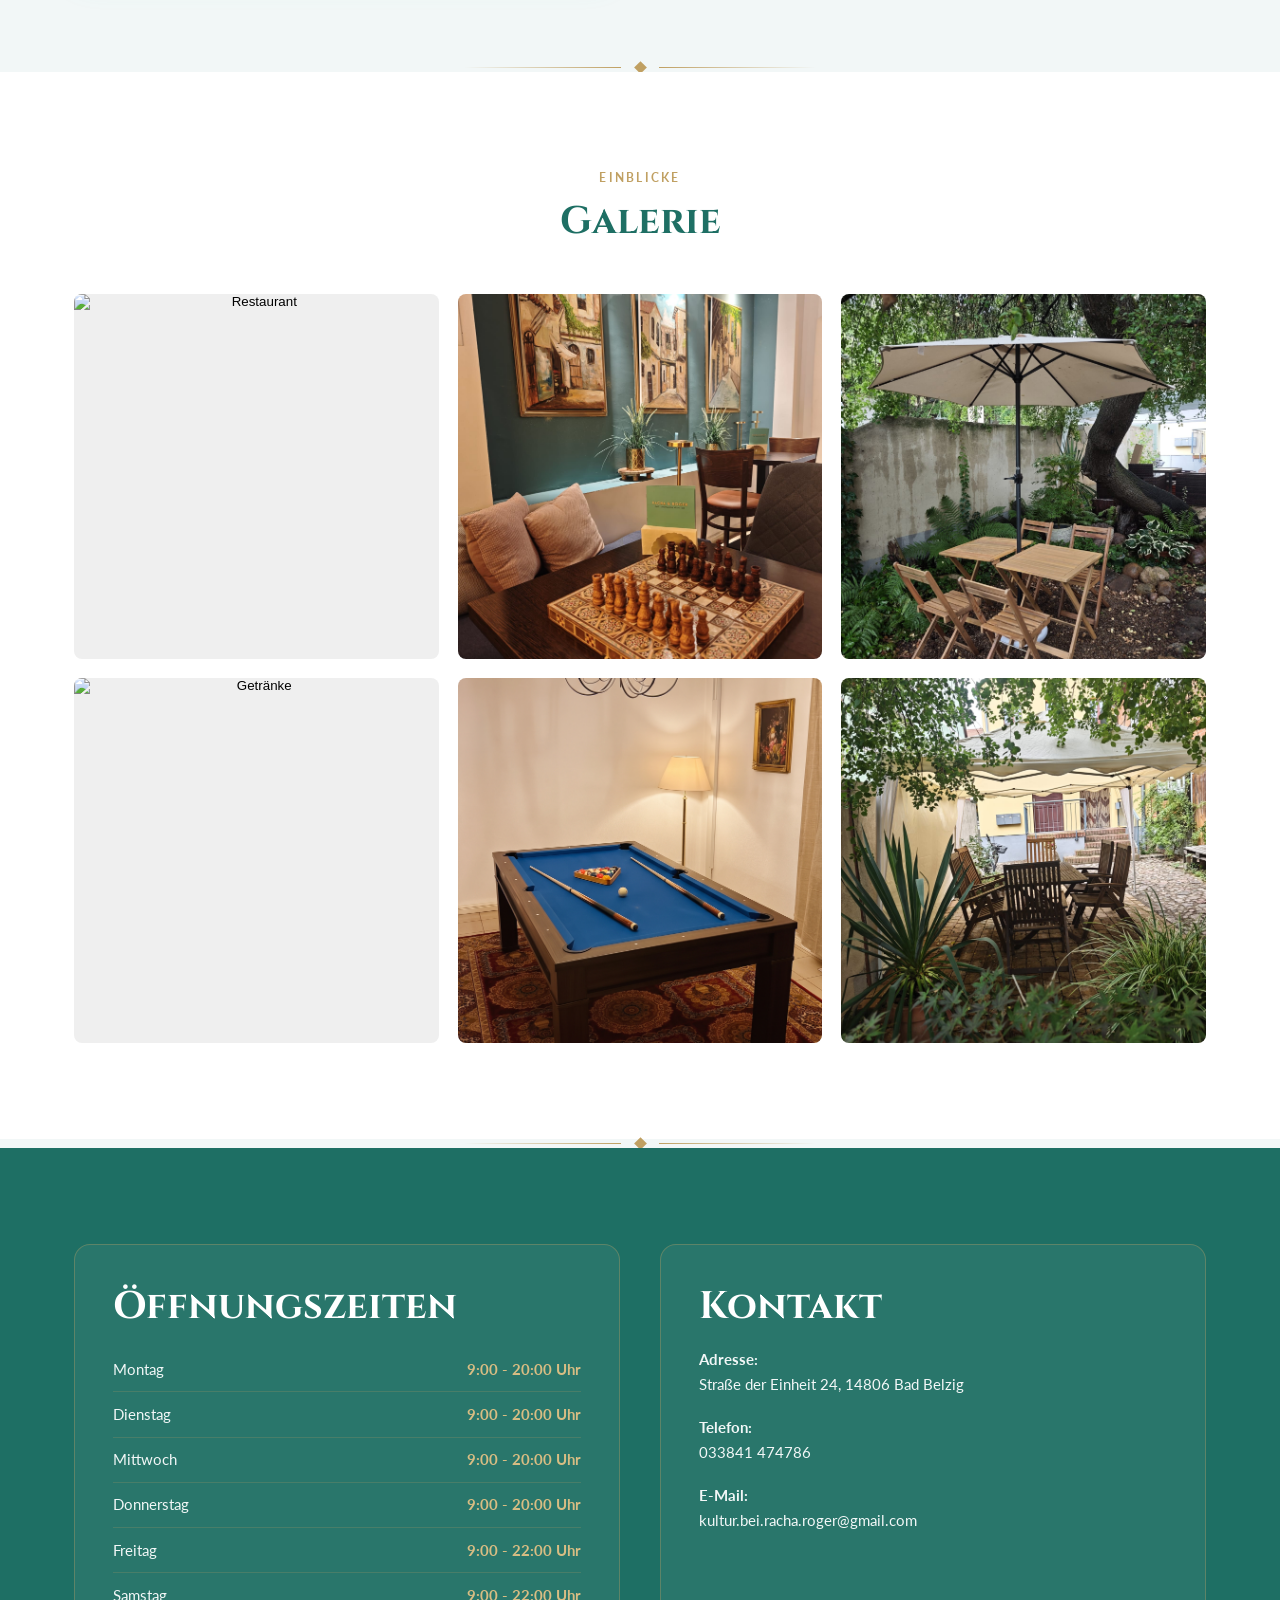
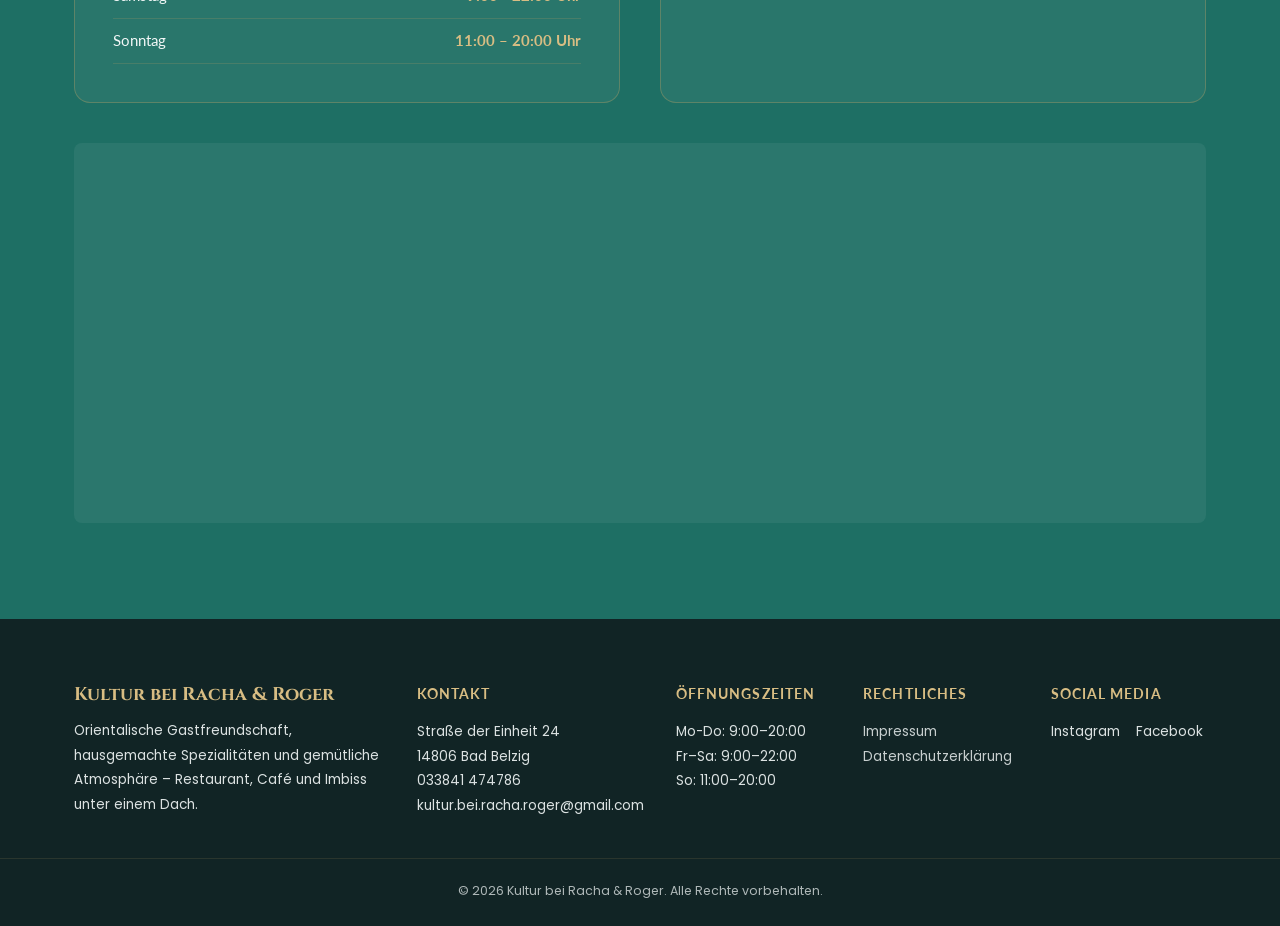
==== commit 7cd89239: "Add files via upload" ====
--- a/index.html
+++ b/index.html
@@ -6,13 +6,11 @@
 
   <!-- ===================================================
        SEO – Titel & Beschreibung
-       WICHTIG: Diese Texte erscheinen bei Google in der Suche.
-       Passe sie an, sobald du deine echten Infos hast.
   ==================================================== -->
   <title>Kultur bei Racha & Roger | Restaurant · Café · Bar</title>
   <meta name="description" content="Kultur bei Racha & Roger – orientalische Gastfreundschaft, hausgemachte Spezialitäten und gemütliche Atmosphäre. Restaurant, Café und Bar unter einem Dach.">
 
-  <!-- Open Graph (für schöne Vorschau bei WhatsApp/Facebook-Links) -->
+  <!-- Open Graph -->
   <meta property="og:title" content="Kultur bei Racha & Roger">
   <meta property="og:description" content="Orientalische Gastfreundschaft trifft auf hausgemachte Spezialitäten und gemütliche Atmosphäre.">
   <meta property="og:type" content="website">
@@ -22,7 +20,7 @@
   <!-- Favicon -->
   <link rel="icon" href="favicon.ico" type="image/x-icon">
 
-  <!-- Google Fonts: Cinzel & Cormorant Garamond (Überschriften), Poppins & Lato (Text) -->
+  <!-- Google Fonts -->
   <link rel="preconnect" href="https://fonts.googleapis.com">
   <link rel="preconnect" href="https://fonts.gstatic.com" crossorigin>
   <link href="https://fonts.googleapis.com/css2?family=Cinzel:wght@500;600;700&family=Cormorant+Garamond:ital,wght@0,500;0,600;1,500&family=Poppins:wght@300;400;500;600&family=Lato:wght@400;700&display=swap" rel="stylesheet">
@@ -34,8 +32,6 @@
 
   <!-- ===================================================
        NAVIGATION
-       Bleibt oben fest ("sticky") und wechselt beim Scrollen
-       von transparent zu dunkelgrün (siehe script.js)
   ==================================================== -->
   <header class="site-header" id="siteHeader">
     <div class="nav-inner">
@@ -65,8 +61,6 @@
          1. HERO BEREICH
     ==================================================== -->
     <section class="hero" id="hero">
-      <!-- PLATZHALTERBILD: Ersetze im CSS (.hero) den Bildpfad
-           durch dein eigenes Foto, z. B. images/hero.jpg -->
       <div class="hero-bg" style="background-image: url('images/racharoger.jpg');"></div>
       <div class="hero-overlay"></div>
 
@@ -108,11 +102,18 @@
           <article class="area-card" data-animate="fade-up" data-delay="2">
             <div class="area-icon">🍹</div>
             <h3>Bar</h3>
-            <p>Frisch servierte Getränke </p>
-          </article>
-        </div>
-      </div>
-    </section>
+            <p>Frisch servierte Getränke</p>
+          </article>
+        </div>
+
+<!-- BUTTON UNTER DEN BEREICHEN -->
+        <div style="text-align: center; margin-top: 2.5rem;" data-animate="fade-up">
+          <a href="veranstaltungen.html" class="btn btn-gold">Zu unseren Veranstaltungen</a>
+        </div>
+
+      </div>
+    </section>
+
 
     <div class="ornament-divider" aria-hidden="true"><span></span><i></i><span></span></div>
 
@@ -126,12 +127,11 @@
 
         <div class="specialty-grid">
 
-          <article class="specialty-card" data-animate="fade-up">
+          <article class="specialty-card" data-animate="fade-up" data-delay="1">
             <img src="images/Frühstück.jpeg" alt="Frühstück" loading="lazy">
             <h3>Frühstück</h3>
             <p>Der perfekte Start in den Tag – voller Frische, Vielfalt und echter Genussmomente</p>
           </article>
-
 
           <article class="specialty-card" data-animate="fade-up" data-delay="2">
             <img src="images/Taboule.png" alt="Vorspeisen" loading="lazy">
@@ -140,19 +140,27 @@
           </article>
 
 
-          <article class="specialty-card" data-animate="fade-up" data-delay="1">
+  <!-- NEU: MITTAGSTISCH KARTE -->
+          <article class="specialty-card" data-animate="fade-up">
+            <img src="images/Mjadara.png" alt="Mjadara" loading="lazy">
+            <h3>Mittagstisch</h3>
+            <p>-Tagesgericht-<br>Gekocht als wär’s für die Familie: Täglich wechselnder arabischer Genuss des Tages (Mo–Fr 11:00–14:00 Uhr).</p>
+          </article>
+
+
+          <article class="specialty-card" data-animate="fade-up" data-delay="3">
             <img src="images/Fatayer.jpg" alt="Fatayer" loading="lazy">
             <h3>Fatayer</h3>
             <p>-Za'atar- <br> Ofenfrischer Teigfladen, reichlich belegt mit aromatischem Za'atar und feinem Olivenöl</p>
           </article>
 
-          <article class="specialty-card" data-animate="fade-up" data-delay="3">
+          <article class="specialty-card" data-animate="fade-up" data-delay="4">
             <img src="images/Baklava.jpg" alt="Baklava" loading="lazy">
             <h3>Nachspeisen</h3>
             <p>-Baklava-<br>Hauchdünner Blätterteig mit Nüssen und honigsüßem Sirup.</p>
           </article>
 
-          <article class="specialty-card" data-animate="fade-up" data-delay="4">
+          <article class="specialty-card" data-animate="fade-up" data-delay="5">
             <img src="images/Kaffee.jpg" alt="Orientalischer Kaffee" loading="lazy">
             <h3>Orientalische Getränke</h3>
             <p>-Arabischer Kaffee-<br>Aromatisch aufgebrüht – der perfekte Abschluss jeder Mahlzeit.</p>
@@ -165,7 +173,7 @@
     <div class="ornament-divider" aria-hidden="true"><span></span><i></i><span></span></div>
 
     <!-- ===================================================
-         4. ÜBER UNS (Kurzversion – ausführlich auf ueber-uns.html)
+         4. ÜBER UNS
     ==================================================== -->
     <section class="section about" id="ueber-uns">
       <div class="container about-grid">
@@ -184,7 +192,7 @@
     <div class="ornament-divider" aria-hidden="true"><span></span><i></i><span></span></div>
 
     <!-- ===================================================
-         5. GALERIE (Vorschau – vollständige Galerie auf galerie.html)
+         5. GALERIE
     ==================================================== -->
     <section class="section gallery" id="galerie">
       <div class="container">
@@ -196,16 +204,16 @@
             <img src="https://placehold.co/600x600/3B2A20/F6EEE0?text=Restaurant" alt="Restaurant" loading="lazy">
           </button>
           <button class="gallery-item" data-caption="Innenbereich">
-            <img src="images/Schach.jpeg" loading="lazy">
+            <img src="images/Schach.jpeg" alt="Schachspiel" loading="lazy">
           </button>
           <button class="gallery-item" data-caption="Hof1">
-            <img src="images/Hof1.jpeg" loading="lazy">
+            <img src="images/Hof1.jpeg" alt="Hofbereich" loading="lazy">
           </button>
           <button class="gallery-item" data-caption="Getränke">
             <img src="https://placehold.co/600x600/3B2A20/F6EEE0?text=Getränke" alt="Getränke" loading="lazy">
           </button>
           <button class="gallery-item" data-caption="Billardraum">
-            <img src="images/Billard2.jpg" loading="lazy">
+            <img src="images/Billard2.jpg" alt="Billardraum" loading="lazy">
           </button>
           <button class="gallery-item" data-caption="Hof2">
             <img src="images/Hof2.jpeg" alt="Atmosphäre" loading="lazy">
@@ -217,52 +225,51 @@
     <div class="ornament-divider" aria-hidden="true"><span></span><i></i><span></span></div>
 
     <!-- ===================================================
-         6. ÖFFNUNGSZEITEN + 7. KONTAKT (kombiniert)
-    ==================================================== -->
-  <section class="section contact-hours" id="kontakt">
-  <div class="container">
-
-    <div class="contact-grid">
-      <div class="hours-card" data-animate="fade-up">
-        <h2 class="section-title">Öffnungszeiten</h2>
-        <table class="hours-table">
-          <tbody>
-            <tr><td>Montag</td><td>9:00 - 20:00 Uhr</td></tr>
-            <tr><td>Dienstag</td><td>9:00 - 20:00 Uhr</td></tr>
-            <tr><td>Mittwoch</td><td>9:00 - 20:00 Uhr</td></tr>
-            <tr><td>Donnerstag</td><td>9:00 - 20:00 Uhr</td></tr>
-            <tr><td>Freitag</td><td>9:00 - 22:00 Uhr</td></tr>
-            <tr><td>Samstag</td><td>9:00 - 22:00 Uhr</td></tr>
-            <tr><td>Sonntag</td><td>11:00 – 20:00 Uhr</td></tr>
-          </tbody>
-        </table>
-             </div>
-
-      <div class="contact-card" data-animate="fade-up" data-delay="1">
-        <h2 class="section-title">Kontakt</h2>
-        <ul class="contact-list">
-          <li><strong>Adresse:</strong><br>Straße der Einheit 24, 14806 Bad Belzig</li>
-          <li><strong>Telefon:</strong><br><a href="tel:+4933841474786">033841 474786</a></li>
-          <li><strong>E-Mail:</strong><br><a href="mailto:kultur.bei.rache.roger@gmail.com">kultur.bei.racha.roger@gmail.com</a></li>
-        </ul>
-      </div>
-    </div>
-
-    <!-- Karte jetzt außerhalb des Grids, volle Breite -->
-    <div class="map-placeholder" data-animate="fade-up" data-delay="2" style="padding: 0; border: none; overflow: hidden; margin-top: 2.5rem;">
-      <iframe
-        src="https://www.google.com/maps/embed?pb=!1m18!1m12!1m3!1d2448.6270964447676!2d12.585673976694627!3d52.14110447196435!2m3!1f0!2f0!3f0!3m2!1i1024!2i768!4f13.1!3m3!1m2!1s0x47a899134e99ed77%3A0xe3d960c48f641f89!2sKultur%20bei%20Racha%20%26%20Roger!5e0!3m2!1sde!2sde!4v1787064706594!5m2!1sde!2sde"
-        width="100%"
-        height="380"
-        style="border:0; border-radius: var(--radius-sm); display: block;"
-        allowfullscreen=""
-        loading="lazy"
-        referrerpolicy="strict-origin-when-cross-origin">
-      </iframe>
-    </div>
-
-  </div>
-</section>
+         6. ÖFFNUNGSZEITEN & KONTAKT
+    ==================================================== -->
+    <section class="section contact-hours" id="kontakt">
+      <div class="container">
+
+        <div class="contact-grid">
+          <div class="hours-card" data-animate="fade-up">
+            <h2 class="section-title">Öffnungszeiten</h2>
+            <table class="hours-table">
+              <tbody>
+                <tr><td>Montag</td><td>9:00 - 20:00 Uhr</td></tr>
+                <tr><td>Dienstag</td><td>9:00 - 20:00 Uhr</td></tr>
+                <tr><td>Mittwoch</td><td>9:00 - 20:00 Uhr</td></tr>
+                <tr><td>Donnerstag</td><td>9:00 - 20:00 Uhr</td></tr>
+                <tr><td>Freitag</td><td>9:00 - 22:00 Uhr</td></tr>
+                <tr><td>Samstag</td><td>9:00 - 22:00 Uhr</td></tr>
+                <tr><td>Sonntag</td><td>11:00 – 20:00 Uhr</td></tr>
+              </tbody>
+            </table>
+          </div>
+
+          <div class="contact-card" data-animate="fade-up" data-delay="1">
+            <h2 class="section-title">Kontakt</h2>
+            <ul class="contact-list">
+              <li><strong>Adresse:</strong><br>Straße der Einheit 24, 14806 Bad Belzig</li>
+              <li><strong>Telefon:</strong><br><a href="tel:+4933841474786">033841 474786</a></li>
+              <li><strong>E-Mail:</strong><br><a href="mailto:kultur.bei.racha.roger@gmail.com">kultur.bei.racha.roger@gmail.com</a></li>
+            </ul>
+          </div>
+        </div>
+
+        <div class="map-placeholder" data-animate="fade-up" data-delay="2" style="padding: 0; border: none; overflow: hidden; margin-top: 2.5rem;">
+          <iframe
+            src="https://www.google.com/maps/embed?pb=!1m18!1m12!1m3!1d2448.6270964447676!2d12.585673976694627!3d52.14110447196435!2m3!1f0!2f0!3f0!3m2!1i1024!2i768!4f13.1!3m3!1m2!1s0x47a899134e99ed77%3A0xe3d960c48f641f89!2sKultur%20bei%20Racha%20%26%20Roger!5e0!3m2!1sde!2sde!4v1787064706594!5m2!1sde!2sde"
+            width="100%"
+            height="380"
+            style="border:0; border-radius: var(--radius-sm); display: block;"
+            allowfullscreen=""
+            loading="lazy"
+            referrerpolicy="strict-origin-when-cross-origin">
+          </iframe>
+        </div>
+
+      </div>
+    </section>
 
   </main>
 
@@ -288,16 +295,16 @@
 
       <div class="footer-col">
         <h4>Rechtliches</h4>
-        <p>	<a href="impressum.html">Impressum</a><br>
-		<a href="datenschutz.html">Datenschutzerklärung</a></p>
+        <p><a href="impressum.html">Impressum</a><br>
+        <a href="datenschutz.html">Datenschutzerklärung</a></p>
       </div>
 
       <div class="footer-col">
         <h4>Social Media</h4>
         <div class="social-links">
-  	<a href="https://www.instagram.com/kultur_bei_racha_roger" target="_blank" rel="noopener noreferrer" aria-label="Instagram">Instagram</a>
-  	<a href="https://www.facebook.com/EURE_FACEBOOK_SEITE" target="_blank" rel="noopener noreferrer" aria-label="Facebook">Facebook</a>
-	</div>
+          <a href="https://www.instagram.com/kultur_bei_racha_roger" target="_blank" rel="noopener noreferrer" aria-label="Instagram">Instagram</a>
+          <a href="https://www.facebook.com/profile.php?id=100057039867158" target="_blank" rel="noopener noreferrer" aria-label="Facebook">Facebook</a>
+        </div>
       </div>
     </div>
 
@@ -306,9 +313,7 @@
     </div>
   </footer>
 
-  <!-- ===================================================
-       LIGHTBOX (für Galerie-Bilder)
-  ==================================================== -->
+  <!-- LIGHTBOX -->
   <div class="lightbox" id="lightbox">
     <button class="lightbox-close" id="lightboxClose" aria-label="Schließen">&times;</button>
     <img src="" alt="" id="lightboxImg">
@@ -317,4 +322,4 @@
 
   <script src="js/script.js"></script>
 </body>
-</html>
+</html>
